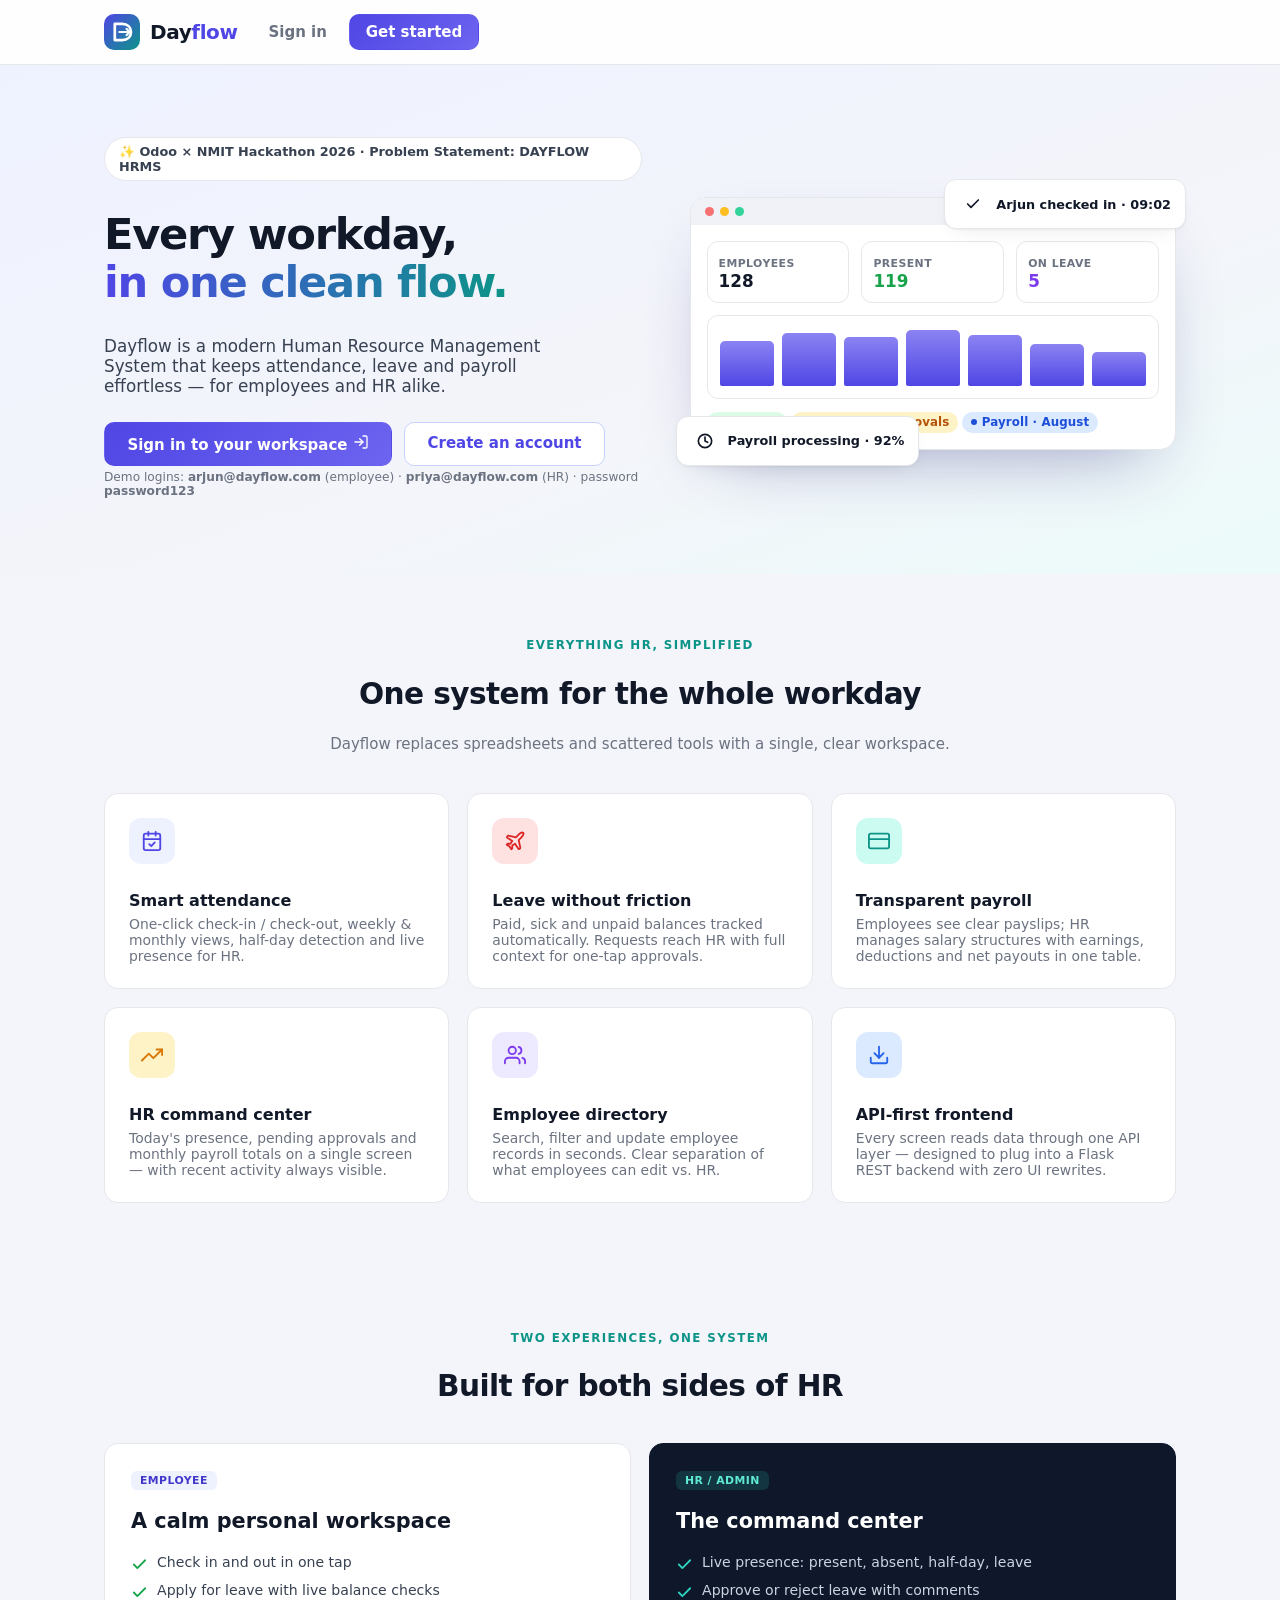
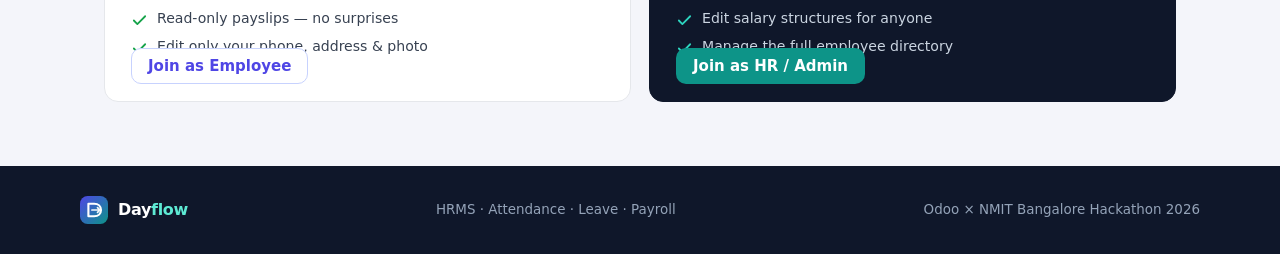
==== frontend/index.html @ b9ea079c "backend edit" ====
<!DOCTYPE html>
<html lang="en">
<head>
  <meta charset="UTF-8">
  <meta name="viewport" content="width=device-width, initial-scale=1">
  <title>Dayflow — HRMS for modern teams</title>
  <meta name="description" content="Dayflow is a clean, modern HRMS for attendance, leave management and payroll.">
  <link rel="icon" type="image/svg+xml" href="assets/logo.svg">
  <link rel="stylesheet" href="assets/vendor/bootstrap.min.css">
  <link rel="stylesheet" href="css/style.css">
</head>
<body>

<!-- navbar -->
<nav class="landing-nav">
  <div class="ln-inner">
    <a class="brand" href="index.html">
      <img src="assets/logo.svg" width="36" height="36" alt="Dayflow logo">
      <span class="brand-word">Day<span class="accent">flow</span></span>
    </a>
    <div class="ms-auto d-flex gap-2">
      <a href="login.html" class="btn btn-ghost">Sign in</a>
      <a href="signup.html" class="btn btn-dayflow">Get started</a>
    </div>
  </div>
</nav>

<!-- hero -->
<header class="hero">
  <div class="hero-inner">
    <div>
      <span class="chip mb-3" style="background:#fff">✨ Odoo × NMIT Hackathon 2026 · Problem Statement: DAYFLOW HRMS</span>
      <h1>Every workday,<br><span class="grad">in one clean flow.</span></h1>
      <p class="lead-x mt-3">Dayflow is a modern Human Resource Management System that keeps attendance, leave and payroll effortless — for employees and HR alike.</p>
      <div class="hero-cta">
        <a href="login.html" class="btn btn-dayflow">
          Sign in to your workspace
          <svg width="16" height="16" viewBox="0 0 24 24" fill="none" stroke="currentColor" stroke-width="2" stroke-linecap="round" stroke-linejoin="round"><path d="M15 3h4a2 2 0 0 1 2 2v14a2 2 0 0 1-2 2h-4"/><polyline points="10 17 15 12 10 7"/><line x1="15" y1="12" x2="3" y2="12"/></svg>
        </a>
        <a href="signup.html" class="btn btn-outline-dayflow">Create an account</a>
      </div>
      <p class="form-hint mt-3">Demo logins: <b>arjun@dayflow.com</b> (employee) · <b>priya@dayflow.com</b> (HR) · password <b>password123</b></p>
    </div>

    <!-- product mock (pure CSS) -->
    <div class="hero-mock">
      <div class="mock-chip-float float-1">
        <span class="a-icon i-green" style="width:28px;height:28px;flex:0 0 28px"><svg width="14" height="14" viewBox="0 0 24 24" fill="none" stroke="currentColor" stroke-width="2.5" stroke-linecap="round" stroke-linejoin="round"><polyline points="20 6 9 17 4 12"/></svg></span>
        Arjun checked in · 09:02
      </div>
      <div class="mock-chip-float float-2">
        <span class="a-icon i-amber" style="width:28px;height:28px;flex:0 0 28px"><svg width="14" height="14" viewBox="0 0 24 24" fill="none" stroke="currentColor" stroke-width="2.5" stroke-linecap="round" stroke-linejoin="round"><circle cx="12" cy="12" r="10"/><polyline points="12 6 12 12 16 14"/></svg></span>
        Payroll processing · 92%
      </div>
      <div class="mock-window">
        <div class="mock-titlebar"><i style="background:#f87171"></i><i style="background:#fbbf24"></i><i style="background:#34d399"></i></div>
        <div class="mock-body">
          <div class="mock-row">
            <div class="mock-stat"><span>Employees</span><b>128</b></div>
            <div class="mock-stat"><span>Present</span><b style="color:#16a34a">119</b></div>
            <div class="mock-stat"><span>On leave</span><b style="color:#7c3aed">5</b></div>
          </div>
          <div class="mock-bar-chart">
            <div style="height:78%"></div><div style="height:92%"></div><div style="height:85%"></div>
            <div style="height:97%"></div><div style="height:88%"></div><div style="height:74%"></div><div style="height:60%"></div>
          </div>
          <div class="d-flex gap-2 flex-wrap">
            <span class="badge-status s-present"><span class="dot"></span>Present</span>
            <span class="badge-status s-pending"><span class="dot"></span>2 pending approvals</span>
            <span class="badge-status s-processing"><span class="dot"></span>Payroll · August</span>
          </div>
        </div>
      </div>
    </div>
  </div>
</header>

<!-- features -->
<section class="section-x">
  <div class="section-head">
    <div class="kicker">Everything HR, simplified</div>
    <h2>One system for the whole workday</h2>
    <p>Dayflow replaces spreadsheets and scattered tools with a single, clear workspace.</p>
  </div>
  <div class="feature-grid">
    <div class="feature-card">
      <div class="f-icon" style="background:var(--df-primary-soft);color:var(--df-primary)">
        <svg width="22" height="22" viewBox="0 0 24 24" fill="none" stroke="currentColor" stroke-width="2" stroke-linecap="round" stroke-linejoin="round"><rect x="3" y="4" width="18" height="18" rx="2"/><line x1="16" y1="2" x2="16" y2="6"/><line x1="8" y1="2" x2="8" y2="6"/><line x1="3" y1="10" x2="21" y2="10"/><polyline points="9 15.5 11.2 17.7 15 13.5"/></svg>
      </div>
      <h5>Smart attendance</h5>
      <p>One-click check-in / check-out, weekly &amp; monthly views, half-day detection and live presence for HR.</p>
    </div>
    <div class="feature-card">
      <div class="f-icon" style="background:var(--df-red-soft);color:var(--df-red)">
        <svg width="22" height="22" viewBox="0 0 24 24" fill="none" stroke="currentColor" stroke-width="2" stroke-linecap="round" stroke-linejoin="round"><path d="M17.8 19.2 16 11l3.5-3.5C21 6 21.5 4 21 3c-1-.5-3 0-4.5 1.5L13 8 4.8 6.2c-.5-.1-.9.1-1.1.5l-.3.5c-.2.5-.1 1 .3 1.3L9 12l-2 3H4l-1 1 3 2 2 3 1-1v-3l3-2 3.5 5.3c.3.4.8.5 1.3.3l.5-.2c.4-.3.6-.7.5-1.2z"/></svg>
      </div>
      <h5>Leave without friction</h5>
      <p>Paid, sick and unpaid balances tracked automatically. Requests reach HR with full context for one-tap approvals.</p>
    </div>
    <div class="feature-card">
      <div class="f-icon" style="background:var(--df-teal-soft);color:var(--df-teal)">
        <svg width="22" height="22" viewBox="0 0 24 24" fill="none" stroke="currentColor" stroke-width="2" stroke-linecap="round" stroke-linejoin="round"><rect x="1" y="4" width="22" height="16" rx="2"/><line x1="1" y1="10" x2="23" y2="10"/></svg>
      </div>
      <h5>Transparent payroll</h5>
      <p>Employees see clear payslips; HR manages salary structures with earnings, deductions and net payouts in one table.</p>
    </div>
    <div class="feature-card">
      <div class="f-icon" style="background:var(--df-amber-soft);color:var(--df-amber)">
        <svg width="22" height="22" viewBox="0 0 24 24" fill="none" stroke="currentColor" stroke-width="2" stroke-linecap="round" stroke-linejoin="round"><polyline points="23 6 13.5 15.5 8.5 10.5 1 18"/><polyline points="17 6 23 6 23 12"/></svg>
      </div>
      <h5>HR command center</h5>
      <p>Today's presence, pending approvals and monthly payroll totals on a single screen — with recent activity always visible.</p>
    </div>
    <div class="feature-card">
      <div class="f-icon" style="background:var(--df-violet-soft);color:var(--df-violet)">
        <svg width="22" height="22" viewBox="0 0 24 24" fill="none" stroke="currentColor" stroke-width="2" stroke-linecap="round" stroke-linejoin="round"><path d="M17 21v-2a4 4 0 0 0-4-4H5a4 4 0 0 0-4 4v2"/><circle cx="9" cy="7" r="4"/><path d="M23 21v-2a4 4 0 0 0-3-3.87"/><path d="M16 3.13a4 4 0 0 1 0 7.75"/></svg>
      </div>
      <h5>Employee directory</h5>
      <p>Search, filter and update employee records in seconds. Clear separation of what employees can edit vs. HR.</p>
    </div>
    <div class="feature-card">
      <div class="f-icon" style="background:var(--df-blue-soft);color:var(--df-blue)">
        <svg width="22" height="22" viewBox="0 0 24 24" fill="none" stroke="currentColor" stroke-width="2" stroke-linecap="round" stroke-linejoin="round"><path d="M21 15v4a2 2 0 0 1-2 2H5a2 2 0 0 1-2-2v-4"/><polyline points="7 10 12 15 17 10"/><line x1="12" y1="15" x2="12" y2="3"/></svg>
      </div>
      <h5>API-first frontend</h5>
      <p>Every screen reads data through one API layer — designed to plug into a Flask REST backend with zero UI rewrites.</p>
    </div>
  </div>
</section>

<!-- roles -->
<section class="section-x pt-0">
  <div class="section-head">
    <div class="kicker">Two experiences, one system</div>
    <h2>Built for both sides of HR</h2>
  </div>
  <div class="role-grid">
    <div class="role-card">
      <span class="badge-role emp">EMPLOYEE</span>
      <h3 class="mt-2" style="font-size:1.3rem">A calm personal workspace</h3>
      <ul>
        <li><svg width="17" height="17" viewBox="0 0 24 24" fill="none" stroke="currentColor" stroke-width="2.5" stroke-linecap="round" stroke-linejoin="round"><polyline points="20 6 9 17 4 12"/></svg> Check in and out in one tap</li>
        <li><svg width="17" height="17" viewBox="0 0 24 24" fill="none" stroke="currentColor" stroke-width="2.5" stroke-linecap="round" stroke-linejoin="round"><polyline points="20 6 9 17 4 12"/></svg> Apply for leave with live balance checks</li>
        <li><svg width="17" height="17" viewBox="0 0 24 24" fill="none" stroke="currentColor" stroke-width="2.5" stroke-linecap="round" stroke-linejoin="round"><polyline points="20 6 9 17 4 12"/></svg> Read-only payslips — no surprises</li>
        <li><svg width="17" height="17" viewBox="0 0 24 24" fill="none" stroke="currentColor" stroke-width="2.5" stroke-linecap="round" stroke-linejoin="round"><polyline points="20 6 9 17 4 12"/></svg> Edit only your phone, address &amp; photo</li>
      </ul>
      <a href="signup.html" class="btn btn-outline-dayflow mt-3">Join as Employee</a>
    </div>
    <div class="role-card hr-card">
      <span class="badge-role hr" style="background:rgba(45,212,191,.15);color:#5eead4">HR / ADMIN</span>
      <h3 class="mt-2" style="font-size:1.3rem">The command center</h3>
      <ul>
        <li><svg width="17" height="17" viewBox="0 0 24 24" fill="none" stroke="currentColor" stroke-width="2.5" stroke-linecap="round" stroke-linejoin="round"><polyline points="20 6 9 17 4 12"/></svg> Live presence: present, absent, half-day, leave</li>
        <li><svg width="17" height="17" viewBox="0 0 24 24" fill="none" stroke="currentColor" stroke-width="2.5" stroke-linecap="round" stroke-linejoin="round"><polyline points="20 6 9 17 4 12"/></svg> Approve or reject leave with comments</li>
        <li><svg width="17" height="17" viewBox="0 0 24 24" fill="none" stroke="currentColor" stroke-width="2.5" stroke-linecap="round" stroke-linejoin="round"><polyline points="20 6 9 17 4 12"/></svg> Edit salary structures for anyone</li>
        <li><svg width="17" height="17" viewBox="0 0 24 24" fill="none" stroke="currentColor" stroke-width="2.5" stroke-linecap="round" stroke-linejoin="round"><polyline points="20 6 9 17 4 12"/></svg> Manage the full employee directory</li>
      </ul>
      <a href="signup.html" class="btn btn-teal mt-3">Join as HR / Admin</a>
    </div>
  </div>
</section>

<!-- footer -->
<footer class="landing-footer">
  <div class="lf-inner">
    <a class="brand" href="index.html">
      <img src="assets/logo.svg" width="28" height="28" alt="">
      <span class="brand-word" style="color:#fff;font-size:1rem">Day<span style="color:#5eead4">flow</span></span>
    </a>
    <span>HRMS · Attendance · Leave · Payroll</span>
    <span>Odoo × NMIT Bangalore Hackathon 2026</span>
  </div>
</footer>

<script src="js/app.js"></script>
<script src="js/api.js"></script>
<script>
  // landing page: signed-in users skip straight to their dashboard
  document.addEventListener('DOMContentLoaded', () => {
    const s = getSession();
    if (s) document.querySelectorAll('a[href="login.html"]').forEach(a => {
      a.href = s.role === 'hr' ? 'hr-dashboard.html' : 'employee-dashboard.html';
      a.textContent = a.classList.contains('btn-dayflow') ? 'Open your dashboard' : 'Go to dashboard';
    });
  });
</script>
</body>
</html>
---- frontend/css/style.css ----
/* =========================================================
   DAYFLOW – HRMS Frontend Stylesheet
   Bootstrap 5 (vendored) + custom Dayflow design system
   ========================================================= */

:root {
  --df-primary: #4f46e5;
  --df-primary-dark: #4338ca;
  --df-primary-soft: #eef2ff;
  --df-teal: #0d9488;
  --df-teal-soft: #ccfbf1;
  --df-ink: #111827;
  --df-ink-2: #374151;
  --df-muted: #6b7280;
  --df-line: #e5e7eb;
  --df-bg: #f4f5fa;
  --df-card: #ffffff;
  --df-green: #16a34a;
  --df-green-soft: #dcfce7;
  --df-red: #dc2626;
  --df-red-soft: #fee2e2;
  --df-amber: #d97706;
  --df-amber-soft: #fef3c7;
  --df-violet: #7c3aed;
  --df-violet-soft: #ede9fe;
  --df-blue: #2563eb;
  --df-blue-soft: #dbeafe;
  --df-gray-soft: #f3f4f6;
  --df-radius: 14px;
  --df-shadow: 0 1px 2px rgba(17, 24, 39, .05), 0 8px 24px -12px rgba(17, 24, 39, .12);
  --sidebar-w: 248px;
}

/* ---------- base ---------- */
* { box-sizing: border-box; }
html, body { height: 100%; }
body {
  font-family: "Segoe UI", system-ui, -apple-system, "Helvetica Neue", Arial, sans-serif;
  background: var(--df-bg);
  color: var(--df-ink);
  font-size: 15px;
  margin: 0;
}
a { text-decoration: none; color: var(--df-primary); }
h1, h2, h3, h4, h5 { font-weight: 700; color: var(--df-ink); }
.text-muted-2 { color: var(--df-muted) !important; }
.small-2 { font-size: .82rem; }
.fw-7 { font-weight: 700; }
.nowrap { white-space: nowrap; }

/* ---------- brand ---------- */
.brand { display: inline-flex; align-items: center; gap: 10px; }
.brand-mark { width: 36px; height: 36px; flex: 0 0 36px; }
.brand-word { font-size: 1.25rem; font-weight: 800; letter-spacing: -.02em; color: var(--df-ink); margin: 0; }
.brand-word .accent { color: var(--df-primary); }

/* ---------- buttons ---------- */
.btn { border-radius: 10px; font-weight: 600; padding: .5rem 1rem; border: 1px solid transparent; transition: all .15s ease; }
.btn:focus-visible { box-shadow: 0 0 0 3px rgba(79, 70, 229, .25); }
.btn-dayflow {
  background: linear-gradient(135deg, var(--df-primary), #6d64f0);
  color: #fff;
}
.btn-dayflow:hover { background: linear-gradient(135deg, var(--df-primary-dark), var(--df-primary)); color: #fff; transform: translateY(-1px); }
.btn-dayflow:disabled { background: linear-gradient(135deg, #a5a1e8, #b6b2ee); color: #fff; }
.btn-outline-dayflow { background: #fff; color: var(--df-primary); border-color: #c7d2fe; }
.btn-outline-dayflow:hover { background: var(--df-primary-soft); color: var(--df-primary-dark); border-color: var(--df-primary); }
.btn-soft { background: var(--df-primary-soft); color: var(--df-primary-dark); }
.btn-soft:hover { background: #e0e7ff; color: var(--df-primary-dark); }
.btn-success-soft { background: var(--df-green-soft); color: #15803d; }
.btn-success-soft:hover { background: #bbf7d0; color: #14532d; }
.btn-danger-soft { background: var(--df-red-soft); color: #b91c1c; }
.btn-danger-soft:hover { background: #fecaca; color: #7f1d1d; }
.btn-teal { background: var(--df-teal); color: #fff; }
.btn-teal:hover { background: #0f766e; color: #fff; }
.btn-ghost { background: transparent; color: var(--df-muted); }
.btn-ghost:hover { background: var(--df-gray-soft); color: var(--df-ink); }
.btn-sm { padding: .3rem .65rem; font-size: .82rem; border-radius: 8px; }
.btn .spin { width: 14px; height: 14px; border: 2px solid rgba(255,255,255,.4); border-top-color: #fff; border-radius: 50%; display: inline-block; vertical-align: -2px; animation: df-spin .7s linear infinite; margin-right: 4px; }
@keyframes df-spin { to { transform: rotate(360deg); } }

/* ---------- cards ---------- */
.df-card { background: var(--df-card); border: 1px solid var(--df-line); border-radius: var(--df-radius); box-shadow: var(--df-shadow); }
.df-card .card-head { display: flex; align-items: center; justify-content: space-between; gap: 12px; padding: 16px 20px 0 20px; }
.df-card .card-title { font-size: 1rem; font-weight: 700; margin: 0; display: flex; align-items: center; gap: 8px; }
.df-card .card-title svg { color: var(--df-primary); }
.df-card .card-body-p { padding: 16px 20px 20px; }

.stat-card { display: flex; gap: 14px; align-items: center; padding: 18px; }
.stat-icon { width: 48px; height: 48px; border-radius: 12px; display: grid; place-items: center; flex: 0 0 48px; }
.stat-icon svg { width: 22px; height: 22px; }
.stat-icon.i-indigo { background: var(--df-primary-soft); color: var(--df-primary); }
.stat-icon.i-green { background: var(--df-green-soft); color: var(--df-green); }
.stat-icon.i-red { background: var(--df-red-soft); color: var(--df-red); }
.stat-icon.i-amber { background: var(--df-amber-soft); color: var(--df-amber); }
.stat-icon.i-teal { background: var(--df-teal-soft); color: var(--df-teal); }
.stat-icon.i-blue { background: var(--df-blue-soft); color: var(--df-blue); }
.stat-value { font-size: 1.45rem; font-weight: 800; line-height: 1.15; }
.stat-label { font-size: .8rem; color: var(--df-muted); font-weight: 600; }
.stat-sub { font-size: .78rem; color: var(--df-muted); }
.stat-link { color: var(--df-primary); font-size: .78rem; font-weight: 600; }

/* ---------- status badges ---------- */
.badge-status { display: inline-flex; align-items: center; gap: 5px; padding: .28em .7em; border-radius: 999px; font-size: .74rem; font-weight: 700; letter-spacing: .01em; }
.badge-status .dot { width: 6px; height: 6px; border-radius: 50%; background: currentColor; }
.s-present    { background: var(--df-green-soft);  color: #15803d; }
.s-absent     { background: var(--df-red-soft);    color: #b91c1c; }
.s-half-day   { background: var(--df-amber-soft);  color: #b45309; }
.s-leave      { background: var(--df-violet-soft); color: #6d28d9; }
.s-weekoff    { background: var(--df-gray-soft);   color: #4b5563; }
.s-not-marked { background: var(--df-gray-soft);   color: #6b7280; }
.s-pending    { background: var(--df-amber-soft);  color: #b45309; }
.s-approved   { background: var(--df-green-soft);  color: #15803d; }
.s-rejected   { background: var(--df-red-soft);    color: #b91c1c; }
.s-paid       { background: var(--df-green-soft);  color: #15803d; }
.s-processing { background: var(--df-blue-soft);   color: #1d4ed8; }
.t-paid   { background: var(--df-blue-soft);   color: #1d4ed8; }
.t-sick   { background: var(--df-red-soft);    color: #b91c1c; }
.t-unpaid { background: var(--df-gray-soft);   color: #4b5563; }

/* ---------- avatars ---------- */
.avatar { width: 38px; height: 38px; border-radius: 50%; display: inline-grid; place-items: center; color: #fff; font-weight: 700; font-size: .85rem; flex: 0 0 38px; background: var(--df-primary); overflow: hidden; }
.avatar img { width: 100%; height: 100%; object-fit: cover; }
.avatar-lg { width: 84px; height: 84px; font-size: 1.6rem; flex-basis: 84px; }
.avatar-sm { width: 30px; height: 30px; font-size: .7rem; flex-basis: 30px; }

/* ---------- tables ---------- */
.table.df-table { margin: 0; align-items: center; }
.df-table thead th {
  font-size: .72rem; text-transform: uppercase; letter-spacing: .06em; color: var(--df-muted);
  font-weight: 700; border-bottom: 1px solid var(--df-line); padding: 10px 14px; white-space: nowrap;
}
.df-table tbody td { padding: 12px 14px; border-bottom: 1px solid #f0f1f5; vertical-align: middle; }
.df-table tbody tr:last-child td { border-bottom: 0; }
.df-table tbody tr:hover { background: #fafaff; }
.cell-user { display: flex; align-items: center; gap: 10px; }
.cell-user .cu-name { font-weight: 600; color: var(--df-ink); line-height: 1.2; }
.cell-user .cu-sub { font-size: .76rem; color: var(--df-muted); }

.table-wrap { overflow-x: auto; border-radius: 0 0 var(--df-radius) var(--df-radius); }

/* ---------- empty / loading states ---------- */
.empty-state { text-align: center; padding: 44px 20px; color: var(--df-muted); }
.empty-state svg { width: 40px; height: 40px; opacity: .45; margin-bottom: 10px; }
.empty-state .es-title { font-weight: 700; color: var(--df-ink-2); margin-bottom: 4px; }
.empty-state p { font-size: .85rem; margin: 0; }

.skeleton { position: relative; overflow: hidden; background: #e9eaf1; border-radius: 6px; display: block; }
.skeleton::after { content: ""; position: absolute; inset: 0; transform: translateX(-100%); background: linear-gradient(90deg, transparent, rgba(255,255,255,.65), transparent); animation: shimmer 1.3s infinite; }
@keyframes shimmer { 100% { transform: translateX(100%); } }
.sk-line { height: 13px; margin: 8px 0; }
.sk-line.w-60 { width: 60%; } .sk-line.w-40 { width: 40%; } .sk-line.w-80 { width: 80%; }
.sk-circle { width: 48px; height: 48px; border-radius: 50%; }
.sk-block { height: 120px; border-radius: var(--df-radius); }

.loading-veil { position: relative; pointer-events: none; opacity: .55; transition: opacity .2s; }

/* ---------- toasts ---------- */
.toast-stack { position: fixed; top: 18px; right: 18px; z-index: 3000; display: flex; flex-direction: column; gap: 10px; max-width: 360px; }
.df-toast { background: #fff; border: 1px solid var(--df-line); border-left: 4px solid var(--df-primary); border-radius: 10px; box-shadow: var(--df-shadow); padding: 12px 16px; display: flex; gap: 10px; align-items: flex-start; animation: toast-in .25s ease; font-size: .88rem; }
.df-toast strong { display: block; font-size: .85rem; }
.df-toast span { color: var(--df-muted); font-size: .8rem; }
.df-toast.success { border-left-color: var(--df-green); }
.df-toast.error { border-left-color: var(--df-red); }
.df-toast.info { border-left-color: var(--df-blue); }
.df-toast .t-close { margin-left: auto; background: none; border: 0; color: var(--df-muted); cursor: pointer; padding: 0 2px; }
@keyframes toast-in { from { opacity: 0; transform: translateY(-6px); } to { opacity: 1; transform: none; } }

/* ---------- modal ---------- */
.df-modal-backdrop { position: fixed; inset: 0; background: rgba(17, 24, 39, .5); z-index: 2000; display: grid; place-items: center; padding: 18px; animation: fade-in .18s ease; }
.df-modal { background: #fff; border-radius: var(--df-radius); width: 100%; max-width: 520px; max-height: 92vh; overflow: auto; box-shadow: 0 24px 64px -16px rgba(17,24,39,.4); animation: pop-in .2s ease; }
.df-modal.modal-lg { max-width: 680px; }
@keyframes fade-in { from { opacity: 0; } }
@keyframes pop-in { from { opacity: 0; transform: scale(.96) translateY(8px); } }
.df-modal .modal-head { padding: 18px 22px 0; display: flex; justify-content: space-between; align-items: center; }
.df-modal .modal-head h5 { margin: 0; font-size: 1.05rem; }
.df-modal .modal-body { padding: 14px 22px 22px; }
.df-modal .modal-foot { padding: 0 22px 20px; display: flex; justify-content: flex-end; gap: 10px; }
.modal-x { background: var(--df-gray-soft); border: 0; width: 30px; height: 30px; border-radius: 8px; color: var(--df-muted); cursor: pointer; }
.modal-x:hover { background: var(--df-red-soft); color: var(--df-red); }

/* ---------- app shell (sidebar + topbar) ---------- */
.df-shell { display: flex; min-height: 100vh; }
.df-sidebar {
  width: var(--sidebar-w); flex: 0 0 var(--sidebar-w); background: #fff; border-right: 1px solid var(--df-line);
  display: flex; flex-direction: column; position: sticky; top: 0; height: 100vh; z-index: 1030;
}
.df-sidebar .side-brand { padding: 18px 18px 14px; display: flex; align-items: center; gap: 10px; }
.side-nav { flex: 1; overflow-y: auto; padding: 4px 12px 12px; }
.side-group-label { font-size: .68rem; font-weight: 700; text-transform: uppercase; letter-spacing: .09em; color: var(--df-muted); padding: 14px 10px 6px; }
.side-link { display: flex; align-items: center; gap: 11px; padding: 10px 12px; border-radius: 10px; color: var(--df-ink-2); font-weight: 600; font-size: .9rem; margin-bottom: 2px; transition: all .12s; }
.side-link svg { width: 18px; height: 18px; color: var(--df-muted); flex: 0 0 18px; }
.side-link:hover { background: var(--df-primary-soft); color: var(--df-primary-dark); }
.side-link:hover svg { color: var(--df-primary); }
.side-link.active { background: var(--df-primary); color: #fff; box-shadow: 0 6px 16px -6px rgba(79,70,229,.55); }
.side-link.active svg { color: #fff; }
.side-foot { padding: 12px; border-top: 1px solid var(--df-line); }
.side-user { display: flex; align-items: center; gap: 10px; padding: 8px; border-radius: 10px; }
.side-user .su-name { font-weight: 700; font-size: .85rem; line-height: 1.2; color: var(--df-ink); }
.side-user .su-role { font-size: .72rem; color: var(--df-muted); }

/* HR variant: dark sidebar, teal accents */
.df-shell.shell-hr .df-sidebar { background: #0f172a; border-right-color: #1e293b; }
.df-shell.shell-hr .brand-word { color: #fff; }
.df-shell.shell-hr .side-group-label { color: #94a3b8; }
.df-shell.shell-hr .side-link { color: #cbd5e1; }
.df-shell.shell-hr .side-link svg { color: #64748b; }
.df-shell.shell-hr .side-link:hover { background: rgba(45, 212, 191, .12); color: #5eead4; }
.df-shell.shell-hr .side-link:hover svg { color: #2dd4bf; }
.df-shell.shell-hr .side-link.active { background: var(--df-teal); color: #fff; box-shadow: 0 6px 16px -6px rgba(13,148,136,.6); }
.df-shell.shell-hr .side-link.active svg { color: #fff; }
.df-shell.shell-hr .side-foot { border-top-color: #1e293b; }
.df-shell.shell-hr .side-user .su-name { color: #f1f5f9; }
.df-shell.shell-hr .side-user .su-role { color: #94a3b8; }

.df-main { flex: 1; min-width: 0; display: flex; flex-direction: column; }
.df-topbar {
  background: #fff; border-bottom: 1px solid var(--df-line); padding: 12px 26px;
  display: flex; align-items: center; gap: 16px; position: sticky; top: 0; z-index: 1020;
}
.topbar-title { font-size: 1.05rem; font-weight: 800; margin: 0; }
.topbar-sub { font-size: .76rem; color: var(--df-muted); }
.hamburger { display: none; background: none; border: 0; color: var(--df-ink); cursor: pointer; padding: 4px; }
.topbar-right { margin-left: auto; display: flex; align-items: center; gap: 10px; }
.topbar-date { font-size: .78rem; color: var(--df-muted); font-weight: 600; background: var(--df-gray-soft); padding: 6px 12px; border-radius: 999px; }
.icon-btn { position: relative; background: #fff; border: 1px solid var(--df-line); width: 38px; height: 38px; border-radius: 10px; display: grid; place-items: center; color: var(--df-ink-2); cursor: pointer; }
.icon-btn:hover { background: var(--df-primary-soft); color: var(--df-primary); border-color: #c7d2fe; }
.icon-btn .n-dot { position: absolute; top: -4px; right: -4px; background: var(--df-red); color: #fff; font-size: .62rem; font-weight: 700; min-width: 16px; height: 16px; border-radius: 999px; display: grid; place-items: center; padding: 0 3px; }
.notif-panel { position: absolute; top: 48px; right: 0; width: 320px; background: #fff; border: 1px solid var(--df-line); border-radius: 12px; box-shadow: var(--df-shadow); z-index: 1040; overflow: hidden; }
.notif-panel .np-head { padding: 12px 16px; font-weight: 700; font-size: .88rem; border-bottom: 1px solid var(--df-line); }
.notif-item { display: flex; gap: 10px; padding: 11px 16px; border-bottom: 1px solid #f3f4f6; font-size: .82rem; }
.notif-item:last-child { border-bottom: 0; }
.notif-item .ni-time { font-size: .7rem; color: var(--df-muted); }
.df-content { padding: 26px; max-width: 1200px; width: 100%; margin: 0 auto; }
.page-head { display: flex; align-items: flex-end; justify-content: space-between; gap: 14px; flex-wrap: wrap; margin-bottom: 20px; }
.page-head h1 { font-size: 1.45rem; margin: 0; }
.page-head .ph-sub { color: var(--df-muted); font-size: .88rem; margin: 2px 0 0; }
.sidebar-backdrop { display: none; }

/* ---------- filter bar / tabs / chips ---------- */
.filter-bar { display: flex; gap: 10px; flex-wrap: wrap; align-items: center; margin-bottom: 16px; }
.filter-bar .search-box { position: relative; flex: 1; min-width: 200px; max-width: 340px; }
.search-box svg { position: absolute; left: 12px; top: 50%; transform: translateY(-50%); color: var(--df-muted); }
.search-box input { padding-left: 38px; }
.form-control, .form-select { border-radius: 10px; border-color: var(--df-line); font-size: .9rem; }
.form-control:focus, .form-select:focus { border-color: #a5b4fc; box-shadow: 0 0 0 3px rgba(79,70,229,.12); }
.form-label { font-weight: 600; font-size: .84rem; color: var(--df-ink-2); }
.form-hint { font-size: .76rem; color: var(--df-muted); margin-top: 4px; }

.tabbar { display: inline-flex; background: #e9eaf2; border-radius: 11px; padding: 4px; gap: 2px; }
.tab-link { border: 0; background: transparent; padding: 7px 16px; border-radius: 8px; font-weight: 700; font-size: .84rem; color: var(--df-muted); cursor: pointer; transition: all .15s; }
.tab-link.active { background: #fff; color: var(--df-primary); box-shadow: 0 1px 4px rgba(17,24,39,.12); }

.chip-row { display: flex; gap: 8px; flex-wrap: wrap; }
.chip { display: inline-flex; align-items: center; gap: 7px; background: #fff; border: 1px solid var(--df-line); border-radius: 999px; padding: 6px 14px; font-size: .8rem; font-weight: 600; color: var(--df-ink-2); }
.chip .chip-num { font-weight: 800; }

/* ---------- key/value fields (profile) ---------- */
.kv-grid { display: grid; grid-template-columns: repeat(auto-fill, minmax(230px, 1fr)); gap: 14px; }
.kv { border: 1px solid var(--df-line); border-radius: 12px; padding: 12px 14px; background: #fff; }
.kv .kv-label { font-size: .72rem; text-transform: uppercase; letter-spacing: .05em; color: var(--df-muted); font-weight: 700; display: flex; align-items: center; gap: 6px; margin-bottom: 4px; }
.kv .kv-label svg { width: 13px; height: 13px; }
.kv .kv-value { font-weight: 600; color: var(--df-ink); font-size: .92rem; }
.kv.ro { background: #fafafa; }
.kv.ro .kv-value { color: var(--df-ink-2); }
.kv.editable { border-color: #c7d2fe; background: #fff; }
.edit-tag { font-size: .64rem; font-weight: 800; letter-spacing: .05em; border-radius: 5px; padding: 2px 7px; }
.edit-tag.can { background: var(--df-primary-soft); color: var(--df-primary); }
.edit-tag.lock { background: var(--df-gray-soft); color: var(--df-muted); }

/* ---------- attendance today hero ---------- */
.today-hero { display: flex; flex-wrap: wrap; gap: 22px; align-items: center; padding: 22px; }
.today-hero .th-main { flex: 1; min-width: 220px; }
.today-hero .th-times { display: flex; gap: 26px; flex-wrap: wrap; margin-top: 12px; }
.th-time .tt-label { font-size: .72rem; text-transform: uppercase; letter-spacing: .06em; color: var(--df-muted); font-weight: 700; }
.th-time .tt-value { font-size: 1.3rem; font-weight: 800; font-variant-numeric: tabular-nums; }
.today-hero .th-actions { display: flex; flex-direction: column; gap: 10px; }
.btn-checkin { padding: .8rem 1.6rem; font-size: .95rem; }

/* ---------- weekly mini-cells (HR weekly grid) ---------- */
.mini-cell { display: inline-grid; place-items: center; width: 30px; height: 30px; border-radius: 9px; font-size: .68rem; font-weight: 800; }
.mc-present { background: var(--df-green-soft); color: #15803d; }
.mc-absent { background: var(--df-red-soft); color: #b91c1c; }
.mc-half-day { background: var(--df-amber-soft); color: #b45309; }
.mc-leave { background: var(--df-violet-soft); color: #6d28d9; }
.mc-weekoff { background: #f3f4f6; color: #9ca3af; }
.mc-not-marked { background: #f3f4f6; color: #9ca3af; }

/* ---------- donut & bars ---------- */
.donut-wrap { display: flex; align-items: center; gap: 22px; }
.donut { width: 132px; height: 132px; border-radius: 50%; position: relative; flex: 0 0 132px; }
.donut::after { content: attr(data-center); position: absolute; inset: 14px; background: #fff; border-radius: 50%; display: grid; place-items: center; font-weight: 800; font-size: .95rem; color: var(--df-ink); text-align: center; }
.donut-legend { display: grid; gap: 8px; }
.donut-legend .dl-row { display: flex; align-items: center; gap: 8px; font-size: .82rem; color: var(--df-ink-2); font-weight: 600; }
.dl-swatch { width: 10px; height: 10px; border-radius: 3px; }
.bars { display: flex; align-items: flex-end; gap: 10px; height: 120px; padding-top: 6px; }
.bar-col { flex: 1; display: flex; flex-direction: column; align-items: center; gap: 6px; height: 100%; justify-content: flex-end; }
.bar-visual { width: 100%; max-width: 38px; background: linear-gradient(180deg, #6d64f0, var(--df-primary)); border-radius: 7px 7px 3px 3px; min-height: 4px; }
.bar-col .bar-label { font-size: .68rem; color: var(--df-muted); font-weight: 700; }
.bar-col .bar-val { font-size: .7rem; font-weight: 700; color: var(--df-ink-2); }

/* ---------- activity feed ---------- */
.activity-list { display: flex; flex-direction: column; }
.activity-item { display: flex; gap: 12px; padding: 12px 20px; border-bottom: 1px solid #f3f4f6; font-size: .86rem; }
.activity-item:last-child { border-bottom: 0; }
.a-icon { width: 34px; height: 34px; border-radius: 10px; display: grid; place-items: center; flex: 0 0 34px; }
.a-icon svg { width: 16px; height: 16px; }
.a-text b { font-weight: 700; }
.a-time { display: block; font-size: .72rem; color: var(--df-muted); margin-top: 2px; }

/* ---------- leave request card (HR) ---------- */
.leave-req { border: 1px solid var(--df-line); border-radius: 12px; padding: 16px 18px; margin-bottom: 12px; background: #fff; }
.leave-req .lr-head { display: flex; align-items: center; gap: 12px; flex-wrap: wrap; }
.leave-req .lr-meta { font-size: .84rem; color: var(--df-ink-2); display: flex; gap: 16px; flex-wrap: wrap; margin: 10px 0; }
.leave-req .lr-remarks { background: var(--df-gray-soft); border-radius: 9px; padding: 9px 12px; font-size: .83rem; color: var(--df-ink-2); }
.leave-req .lr-actions { display: flex; gap: 8px; margin-top: 12px; flex-wrap: wrap; }
.lr-days { background: var(--df-primary-soft); color: var(--df-primary-dark); font-weight: 800; border-radius: 9px; padding: 6px 12px; font-size: .8rem; }

/* ---------- payslip ---------- */
.payslip { font-size: .9rem; }
.payslip .ps-head { text-align: center; border-bottom: 2px solid var(--df-ink); padding-bottom: 12px; margin-bottom: 14px; }
.payslip table { width: 100%; }
.payslip td { padding: 6px 4px; }
.payslip .ps-net { border-top: 2px solid var(--df-ink); margin-top: 8px; padding-top: 10px; font-weight: 800; }
.readonly-note { display: flex; gap: 10px; align-items: center; background: var(--df-blue-soft); color: #1e40af; border-radius: 10px; padding: 10px 14px; font-size: .82rem; font-weight: 600; }

/* ---------- auth pages ---------- */
.auth-wrap { display: grid; grid-template-columns: 1fr 1fr; min-height: 100vh; }
.auth-brand {
  background: linear-gradient(150deg, #312e81 0%, #4f46e5 55%, #7c6ff0 100%);
  color: #fff; padding: 48px 52px; display: flex; flex-direction: column; position: relative; overflow: hidden;
}
.auth-brand::after { content: ""; position: absolute; width: 420px; height: 420px; border-radius: 50%; background: rgba(255,255,255,.07); bottom: -160px; right: -140px; }
.auth-brand::before { content: ""; position: absolute; width: 260px; height: 260px; border-radius: 50%; background: rgba(255,255,255,.06); top: -90px; left: -80px; }
.auth-brand h2 { color: #fff; font-size: 1.7rem; margin: 26px 0 10px; }
.auth-brand p { color: #d9ddfb; max-width: 420px; }
.auth-brand .ab-points { margin-top: auto; display: grid; gap: 12px; position: relative; z-index: 1; }
.ab-point { display: flex; gap: 10px; align-items: center; color: #e7eaff; font-size: .9rem; }
.ab-point svg { color: #5eead4; flex: 0 0 18px; }
.auth-form-side { display: grid; place-items: center; padding: 40px 22px; background: var(--df-bg); }
.auth-card { width: 100%; max-width: 420px; }
.auth-card .df-card { padding: 30px; }
.auth-card h1 { font-size: 1.4rem; margin-bottom: 4px; }
.demo-creds { background: var(--df-gray-soft); border: 1px dashed #d1d5db; border-radius: 10px; padding: 12px 14px; font-size: .8rem; color: var(--df-ink-2); }
.demo-creds code { background: #fff; padding: 1px 7px; border-radius: 6px; border: 1px solid var(--df-line); font-size: .76rem; }
.demo-fill-btn { border: 0; background: #fff; border: 1px solid var(--df-line); border-radius: 7px; padding: 3px 10px; font-size: .72rem; font-weight: 700; color: var(--df-primary); cursor: pointer; }
.demo-fill-btn:hover { background: var(--df-primary-soft); }
.password-row { position: relative; }
.password-row .pw-toggle { position: absolute; right: 10px; top: 50%; transform: translateY(-50%); background: none; border: 0; color: var(--df-muted); cursor: pointer; padding: 2px; }
.alert.df-alert { border-radius: 10px; font-size: .85rem; border: none; }
.alert.df-error { background: var(--df-red-soft); color: #991b1b; }
.alert.df-success { background: var(--df-green-soft); color: #166534; }

/* ---------- landing page ---------- */
.landing-nav { position: sticky; top: 0; z-index: 1050; background: rgba(255,255,255,.9); backdrop-filter: blur(10px); border-bottom: 1px solid var(--df-line); }
.landing-nav .ln-inner { max-width: 1120px; margin: 0 auto; padding: 14px 24px; display: flex; align-items: center; gap: 14px; }
.hero { background: linear-gradient(160deg, #eef2ff 0%, #f4f5fa 60%, #e6fffa 130%); overflow: hidden; }
.hero-inner { max-width: 1120px; margin: 0 auto; padding: 72px 24px 64px; display: grid; grid-template-columns: 1.05fr .95fr; gap: 48px; align-items: center; }
.hero h1 { font-size: 2.7rem; letter-spacing: -.03em; line-height: 1.12; }
.hero h1 .grad { background: linear-gradient(90deg, var(--df-primary), var(--df-teal)); -webkit-background-clip: text; background-clip: text; color: transparent; }
.hero .lead-x { color: var(--df-ink-2); font-size: 1.05rem; max-width: 480px; }
.hero-cta { display: flex; gap: 12px; margin-top: 26px; flex-wrap: wrap; }
.hero-cta .btn { padding: .7rem 1.4rem; }
.hero-mock { position: relative; }
.mock-window { background: #fff; border: 1px solid var(--df-line); border-radius: 16px; box-shadow: 0 30px 70px -30px rgba(49,46,129,.45); overflow: hidden; }
.mock-titlebar { background: #f1f2f8; padding: 9px 14px; display: flex; gap: 6px; align-items: center; }
.mock-titlebar i { width: 9px; height: 9px; border-radius: 50%; display: block; }
.mock-body { padding: 16px; display: grid; gap: 12px; }
.mock-row { display: grid; grid-template-columns: repeat(3, 1fr); gap: 12px; }
.mock-stat { border: 1px solid var(--df-line); border-radius: 11px; padding: 11px; }
.mock-stat b { display: block; font-size: 1.05rem; }
.mock-stat span { font-size: .68rem; color: var(--df-muted); font-weight: 700; text-transform: uppercase; letter-spacing: .04em; }
.mock-bar-chart { display: flex; align-items: flex-end; gap: 8px; height: 84px; border: 1px solid var(--df-line); border-radius: 11px; padding: 12px; }
.mock-bar-chart div { flex: 1; border-radius: 5px 5px 2px 2px; background: linear-gradient(180deg, #8b83f2, var(--df-primary)); }
.mock-chip-float { position: absolute; background: #fff; border: 1px solid var(--df-line); box-shadow: var(--df-shadow); border-radius: 12px; padding: 10px 14px; display: flex; gap: 9px; align-items: center; font-size: .8rem; font-weight: 700; }
.float-1 { top: -18px; right: -10px; animation: floaty 4s ease-in-out infinite; }
.float-2 { bottom: -16px; left: -14px; animation: floaty 5s ease-in-out infinite reverse; }
@keyframes floaty { 0%,100% { transform: translateY(0); } 50% { transform: translateY(-8px); } }
.section-x { max-width: 1120px; margin: 0 auto; padding: 64px 24px; }
.section-head { text-align: center; max-width: 620px; margin: 0 auto 40px; }
.section-head .kicker { color: var(--df-teal); font-weight: 800; text-transform: uppercase; letter-spacing: .12em; font-size: .74rem; }
.section-head h2 { font-size: 1.85rem; letter-spacing: -.02em; }
.section-head p { color: var(--df-muted); }
.feature-grid { display: grid; grid-template-columns: repeat(3, 1fr); gap: 18px; }
.feature-card { padding: 24px; border-radius: var(--df-radius); border: 1px solid var(--df-line); background: #fff; transition: all .18s; }
.feature-card:hover { transform: translateY(-4px); box-shadow: var(--df-shadow); border-color: #c7d2fe; }
.feature-card .f-icon { width: 46px; height: 46px; border-radius: 12px; display: grid; place-items: center; margin-bottom: 14px; }
.feature-card h5 { font-size: 1rem; margin-bottom: 6px; }
.feature-card p { color: var(--df-muted); font-size: .87rem; margin: 0; }
.role-grid { display: grid; grid-template-columns: 1fr 1fr; gap: 18px; }
.role-card { padding: 26px; border-radius: var(--df-radius); border: 1px solid var(--df-line); background: #fff; }
.role-card.hr-card { background: #0f172a; border-color: #0f172a; color: #e2e8f0; }
.role-card.hr-card h5, .role-card.hr-card h3 { color: #fff; }
.role-card ul { list-style: none; padding: 0; margin: 16px 0 0; display: grid; gap: 9px; }
.role-card li { display: flex; gap: 9px; align-items: flex-start; font-size: .88rem; color: var(--df-ink-2); }
.role-card.hr-card li { color: #cbd5e1; }
.role-card li svg { flex: 0 0 17px; margin-top: 2px; color: var(--df-green); }
.role-card.hr-card li svg { color: #2dd4bf; }
.landing-footer { background: #0f172a; color: #94a3b8; padding: 30px 24px; }
.landing-footer .lf-inner { max-width: 1120px; margin: 0 auto; display: flex; justify-content: space-between; gap: 14px; flex-wrap: wrap; align-items: center; font-size: .84rem; }
.badge-role { font-size: .68rem; font-weight: 800; padding: 3px 9px; border-radius: 6px; letter-spacing: .04em; }
.badge-role.emp { background: var(--df-primary-soft); color: var(--df-primary-dark); }
.badge-role.hr { background: var(--df-teal-soft); color: #0f766e; }

/* ---------- responsive ---------- */
@media (max-width: 991.98px) {
  .df-sidebar { position: fixed; left: 0; top: 0; transform: translateX(-105%); transition: transform .22s ease; box-shadow: 0 0 60px rgba(17,24,39,.25); }
  .df-sidebar.open { transform: none; }
  .sidebar-backdrop { display: none; position: fixed; inset: 0; background: rgba(17,24,39,.45); z-index: 1029; }
  .sidebar-backdrop.show { display: block; }
  .hamburger { display: block; }
  .topbar-date { display: none; }
  .df-content { padding: 18px 14px; }
  .auth-wrap { grid-template-columns: 1fr; }
  .auth-brand { padding: 34px 26px; }
  .auth-brand .ab-points { display: none; }
  .hero-inner { grid-template-columns: 1fr; padding: 48px 20px; gap: 40px; }
  .hero h1 { font-size: 2.1rem; }
  .feature-grid { grid-template-columns: 1fr; }
  .role-grid { grid-template-columns: 1fr; }
  .mock-chip-float { display: none; }
}
@media (max-width: 575.98px) {
  .mock-row { grid-template-columns: 1fr 1fr; }
  .kv-grid { grid-template-columns: 1fr; }
  .page-head h1 { font-size: 1.2rem; }
  .today-hero .th-actions { width: 100%; }
  .today-hero .th-actions .btn { flex: 1; }
}
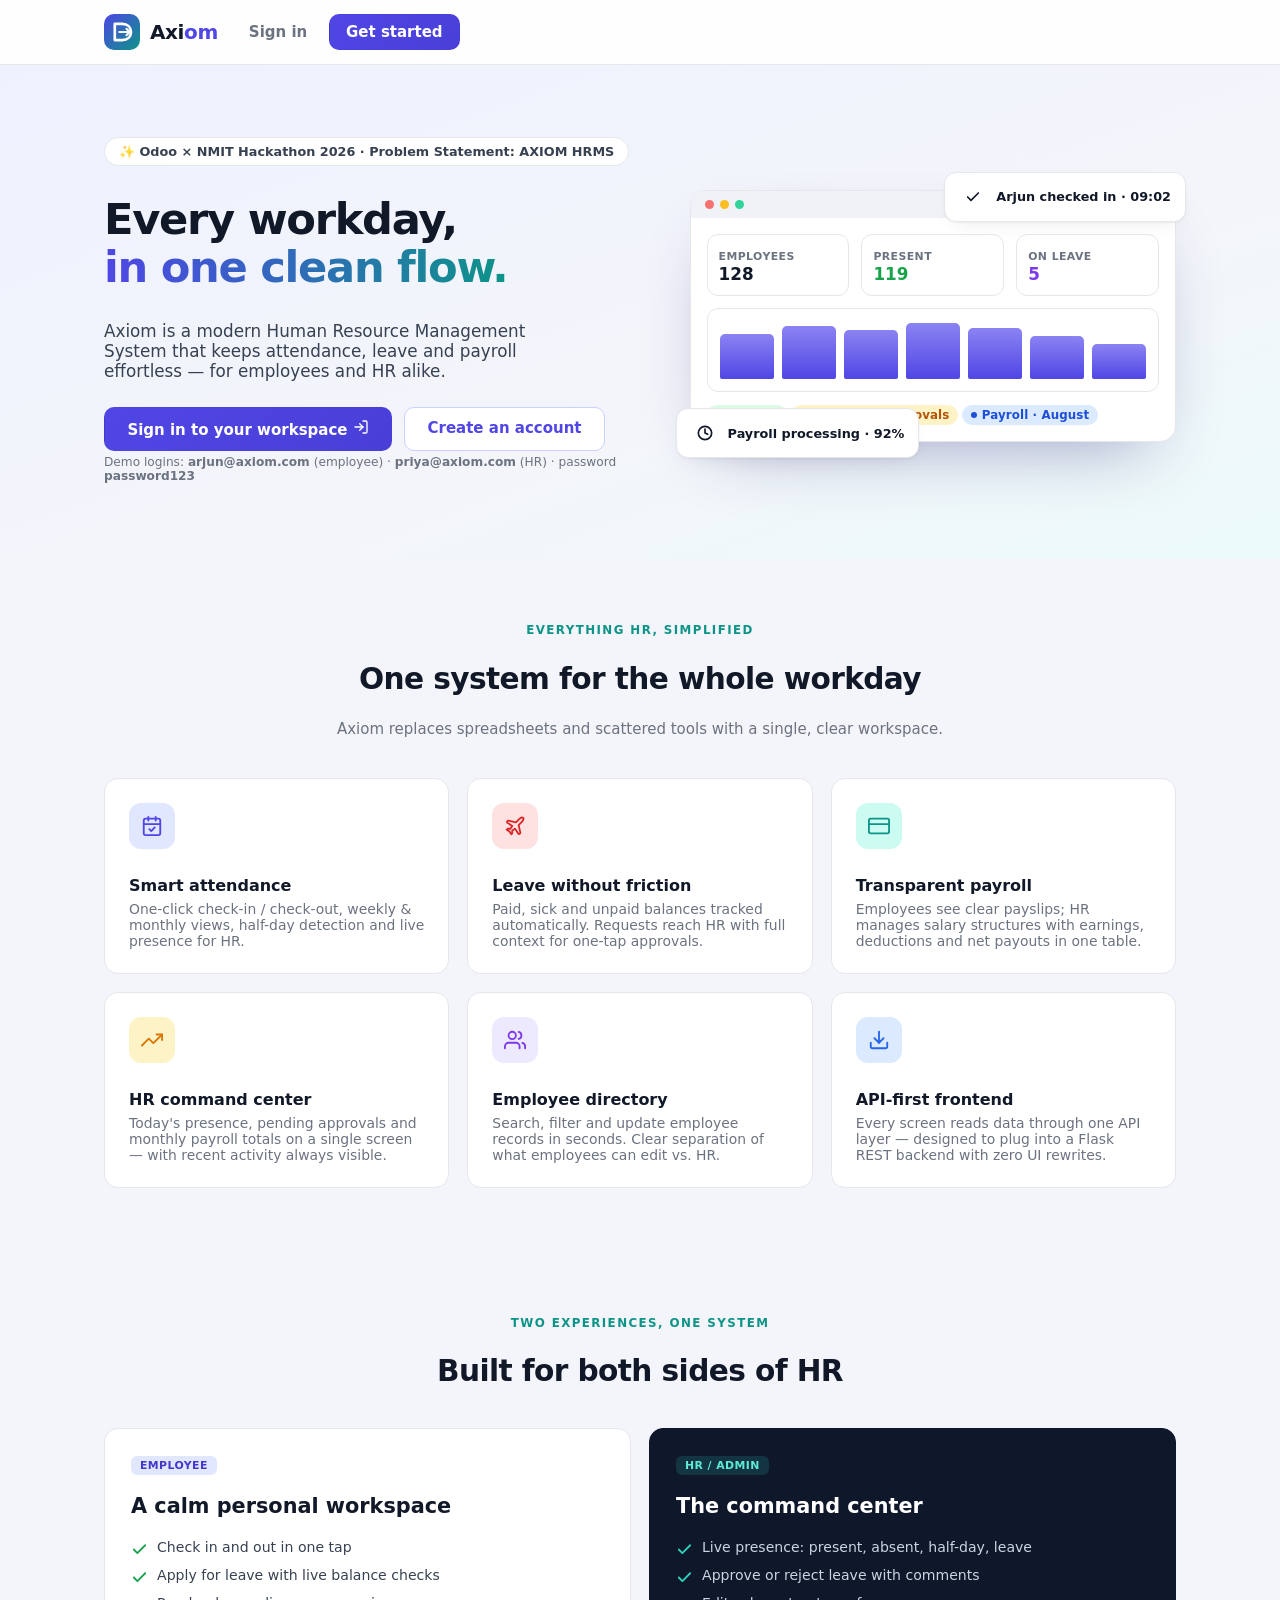
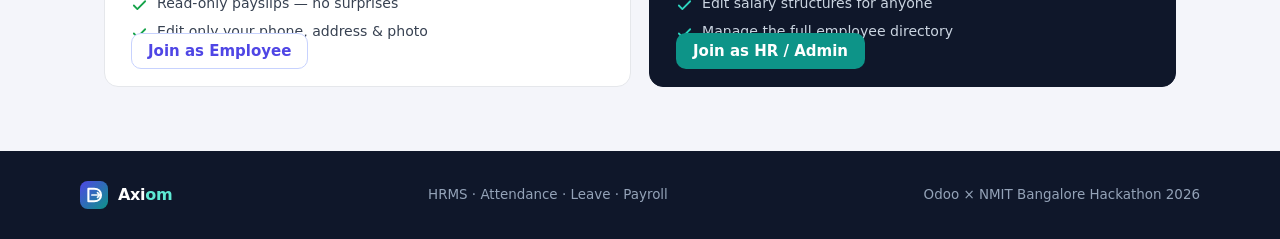
==== commit eccfc3ee: "frontend update" ====
--- a/frontend/index.html
+++ b/frontend/index.html
@@ -3,8 +3,8 @@
 <head>
   <meta charset="UTF-8">
   <meta name="viewport" content="width=device-width, initial-scale=1">
-  <title>Dayflow — HRMS for modern teams</title>
-  <meta name="description" content="Dayflow is a clean, modern HRMS for attendance, leave management and payroll.">
+  <title>Axiom — HRMS for modern teams</title>
+  <meta name="description" content="Axiom is a clean, modern HRMS for attendance, leave management and payroll.">
   <link rel="icon" type="image/svg+xml" href="assets/logo.svg">
   <link rel="stylesheet" href="assets/vendor/bootstrap.min.css">
   <link rel="stylesheet" href="css/style.css">
@@ -15,12 +15,12 @@
 <nav class="landing-nav">
   <div class="ln-inner">
     <a class="brand" href="index.html">
-      <img src="assets/logo.svg" width="36" height="36" alt="Dayflow logo">
-      <span class="brand-word">Day<span class="accent">flow</span></span>
+      <img src="assets/logo.svg" width="36" height="36" alt="Axiom logo">
+      <span class="brand-word">Axi<span class="accent">om</span></span>
     </a>
     <div class="ms-auto d-flex gap-2">
       <a href="login.html" class="btn btn-ghost">Sign in</a>
-      <a href="signup.html" class="btn btn-dayflow">Get started</a>
+      <a href="signup.html" class="btn btn-axiom">Get started</a>
     </div>
   </div>
 </nav>
@@ -29,17 +29,17 @@
 <header class="hero">
   <div class="hero-inner">
     <div>
-      <span class="chip mb-3" style="background:#fff">✨ Odoo × NMIT Hackathon 2026 · Problem Statement: DAYFLOW HRMS</span>
+      <span class="chip mb-3" style="background:#fff">✨ Odoo × NMIT Hackathon 2026 · Problem Statement: AXIOM HRMS</span>
       <h1>Every workday,<br><span class="grad">in one clean flow.</span></h1>
-      <p class="lead-x mt-3">Dayflow is a modern Human Resource Management System that keeps attendance, leave and payroll effortless — for employees and HR alike.</p>
+      <p class="lead-x mt-3">Axiom is a modern Human Resource Management System that keeps attendance, leave and payroll effortless — for employees and HR alike.</p>
       <div class="hero-cta">
-        <a href="login.html" class="btn btn-dayflow">
+        <a href="login.html" class="btn btn-axiom">
           Sign in to your workspace
           <svg width="16" height="16" viewBox="0 0 24 24" fill="none" stroke="currentColor" stroke-width="2" stroke-linecap="round" stroke-linejoin="round"><path d="M15 3h4a2 2 0 0 1 2 2v14a2 2 0 0 1-2 2h-4"/><polyline points="10 17 15 12 10 7"/><line x1="15" y1="12" x2="3" y2="12"/></svg>
         </a>
-        <a href="signup.html" class="btn btn-outline-dayflow">Create an account</a>
+        <a href="signup.html" class="btn btn-outline-axiom">Create an account</a>
       </div>
-      <p class="form-hint mt-3">Demo logins: <b>arjun@dayflow.com</b> (employee) · <b>priya@dayflow.com</b> (HR) · password <b>password123</b></p>
+      <p class="form-hint mt-3">Demo logins: <b>arjun@axiom.com</b> (employee) · <b>priya@axiom.com</b> (HR) · password <b>password123</b></p>
     </div>
 
     <!-- product mock (pure CSS) -->
@@ -80,7 +80,7 @@
   <div class="section-head">
     <div class="kicker">Everything HR, simplified</div>
     <h2>One system for the whole workday</h2>
-    <p>Dayflow replaces spreadsheets and scattered tools with a single, clear workspace.</p>
+    <p>Axiom replaces spreadsheets and scattered tools with a single, clear workspace.</p>
   </div>
   <div class="feature-grid">
     <div class="feature-card">
@@ -144,7 +144,7 @@
         <li><svg width="17" height="17" viewBox="0 0 24 24" fill="none" stroke="currentColor" stroke-width="2.5" stroke-linecap="round" stroke-linejoin="round"><polyline points="20 6 9 17 4 12"/></svg> Read-only payslips — no surprises</li>
         <li><svg width="17" height="17" viewBox="0 0 24 24" fill="none" stroke="currentColor" stroke-width="2.5" stroke-linecap="round" stroke-linejoin="round"><polyline points="20 6 9 17 4 12"/></svg> Edit only your phone, address &amp; photo</li>
       </ul>
-      <a href="signup.html" class="btn btn-outline-dayflow mt-3">Join as Employee</a>
+      <a href="signup.html" class="btn btn-outline-axiom mt-3">Join as Employee</a>
     </div>
     <div class="role-card hr-card">
       <span class="badge-role hr" style="background:rgba(45,212,191,.15);color:#5eead4">HR / ADMIN</span>
@@ -165,7 +165,7 @@
   <div class="lf-inner">
     <a class="brand" href="index.html">
       <img src="assets/logo.svg" width="28" height="28" alt="">
-      <span class="brand-word" style="color:#fff;font-size:1rem">Day<span style="color:#5eead4">flow</span></span>
+      <span class="brand-word" style="color:#fff;font-size:1rem">Axi<span style="color:#5eead4">om</span></span>
     </a>
     <span>HRMS · Attendance · Leave · Payroll</span>
     <span>Odoo × NMIT Bangalore Hackathon 2026</span>
@@ -180,7 +180,7 @@
     const s = getSession();
     if (s) document.querySelectorAll('a[href="login.html"]').forEach(a => {
       a.href = s.role === 'hr' ? 'hr-dashboard.html' : 'employee-dashboard.html';
-      a.textContent = a.classList.contains('btn-dayflow') ? 'Open your dashboard' : 'Go to dashboard';
+      a.textContent = a.classList.contains('btn-axiom') ? 'Open your dashboard' : 'Go to dashboard';
     });
   });
 </script>
--- a/frontend/css/style.css
+++ b/frontend/css/style.css
@@ -1,12 +1,15 @@
 /* =========================================================
-   DAYFLOW – HRMS Frontend Stylesheet
-   Bootstrap 5 (vendored) + custom Dayflow design system
+   AXIOM – HRMS Frontend Stylesheet
+   Bootstrap 5 (vendored) + custom Axiom design system
    ========================================================= */
 
 :root {
+  /* Brand colors */
   --df-primary: #4f46e5;
   --df-primary-dark: #4338ca;
-  --df-primary-soft: #eef2ff;
+  --df-primary-soft: #e0e7ff;
+  --df-accent: #10b981;
+  --df-accent-dark: #059669;
   --df-teal: #0d9488;
   --df-teal-soft: #ccfbf1;
   --df-ink: #111827;
@@ -57,14 +60,14 @@
 /* ---------- buttons ---------- */
 .btn { border-radius: 10px; font-weight: 600; padding: .5rem 1rem; border: 1px solid transparent; transition: all .15s ease; }
 .btn:focus-visible { box-shadow: 0 0 0 3px rgba(79, 70, 229, .25); }
-.btn-dayflow {
+.btn-axiom {
   background: linear-gradient(135deg, var(--df-primary), #6d64f0);
   color: #fff;
 }
-.btn-dayflow:hover { background: linear-gradient(135deg, var(--df-primary-dark), var(--df-primary)); color: #fff; transform: translateY(-1px); }
-.btn-dayflow:disabled { background: linear-gradient(135deg, #a5a1e8, #b6b2ee); color: #fff; }
-.btn-outline-dayflow { background: #fff; color: var(--df-primary); border-color: #c7d2fe; }
-.btn-outline-dayflow:hover { background: var(--df-primary-soft); color: var(--df-primary-dark); border-color: var(--df-primary); }
+.btn-axiom:hover { background: linear-gradient(135deg, var(--df-primary-dark), var(--df-primary)); color: #fff; transform: translateY(-1px); }
+.btn-axiom:disabled { background: linear-gradient(135deg, #a5a1e8, #b6b2ee); color: #fff; }
+.btn-outline-axiom { background: #fff; color: var(--df-primary); border-color: #c7d2fe; }
+.btn-outline-axiom:hover { background: var(--df-primary-soft); color: var(--df-primary-dark); border-color: var(--df-primary); }
 .btn-soft { background: var(--df-primary-soft); color: var(--df-primary-dark); }
 .btn-soft:hover { background: #e0e7ff; color: var(--df-primary-dark); }
 .btn-success-soft { background: var(--df-green-soft); color: #15803d; }
@@ -138,6 +141,18 @@
 .cell-user .cu-sub { font-size: .76rem; color: var(--df-muted); }
 
 .table-wrap { overflow-x: auto; border-radius: 0 0 var(--df-radius) var(--df-radius); }
+
+/* ---------- modern animations (Module 4) ---------- */
+.card { animation: card-fade-in 0.4s cubic-bezier(0.16, 1, 0.3, 1) both; transition: transform 0.2s ease, box-shadow 0.2s ease; }
+.card:hover { transform: translateY(-2px); box-shadow: 0 12px 24px -10px rgba(17,24,39,.1); }
+@keyframes card-fade-in { from { opacity: 0; transform: translateY(10px); } to { opacity: 1; transform: translateY(0); } }
+
+.btn-axiom { position: relative; overflow: hidden; transition: all 0.2s ease; background: linear-gradient(135deg, var(--df-primary), var(--df-primary-dark)); background-size: 200% 200%; animation: gradient-shift 3s ease infinite; }
+.btn-axiom:hover { transform: translateY(-1px); box-shadow: 0 4px 12px rgba(79,70,229,.3); }
+@keyframes gradient-shift { 0% { background-position: 0% 50%; } 50% { background-position: 100% 50%; } 100% { background-position: 0% 50%; } }
+
+.side-link { transition: all 0.2s cubic-bezier(0.16, 1, 0.3, 1); }
+.side-link:hover { padding-left: 16px; }
 
 /* ---------- empty / loading states ---------- */
 .empty-state { text-align: center; padding: 44px 20px; color: var(--df-muted); }
@@ -427,3 +442,97 @@
   .today-hero .th-actions { width: 100%; }
   .today-hero .th-actions .btn { flex: 1; }
 }
+
+/* ---------- Dark Mode & Glassmorphism ---------- */
+.dark {
+  --df-bg: #0f172a;
+  --df-card: #1e293b;
+  --df-ink: #f8fafc;
+  --df-ink-2: #cbd5e1;
+  --df-muted: #94a3b8;
+  --df-line: #334155;
+  --df-shadow: 0 10px 15px -3px rgba(0, 0, 0, 0.3);
+  --df-gray-soft: #334155;
+  --df-primary-soft: rgba(79, 70, 229, 0.15);
+  --df-green-soft: rgba(22, 163, 74, 0.15);
+  --df-red-soft: rgba(220, 38, 38, 0.15);
+  --df-amber-soft: rgba(217, 119, 6, 0.15);
+  --df-violet-soft: rgba(124, 58, 237, 0.15);
+  --df-blue-soft: rgba(37, 99, 235, 0.15);
+  --df-teal-soft: rgba(13, 148, 136, 0.15);
+}
+.dark .df-sidebar { background: #1e293b; border-right-color: #334155; }
+.dark .df-topbar { background: rgba(30, 41, 59, 0.85); border-bottom-color: #334155; }
+.dark .icon-btn { background: #334155; border-color: #475569; color: #f8fafc; }
+.dark .icon-btn:hover { background: var(--df-primary-soft); color: var(--df-primary); border-color: var(--df-primary); }
+.dark .notif-panel { background: #1e293b; border-color: #334155; }
+.dark .notif-panel .np-head { border-bottom-color: #334155; }
+.dark .notif-item { border-bottom-color: #334155; }
+.dark .df-modal { background: #1e293b; }
+.dark .tabbar { background: #334155; }
+.dark .tab-link.active { background: #1e293b; color: var(--df-primary); }
+.dark .chip { background: #1e293b; }
+.dark .kv { background: #1e293b; }
+.dark .kv.ro { background: #0f172a; }
+.dark .leave-req { background: #1e293b; }
+.dark .table-wrap { background: #1e293b; }
+.dark .df-table tbody td { border-bottom-color: #334155; }
+.dark .df-table tbody tr:hover { background: #334155; }
+
+.glass {
+  background: rgba(255, 255, 255, 0.85);
+  backdrop-filter: blur(12px);
+  -webkit-backdrop-filter: blur(12px);
+  border: 1px solid rgba(255, 255, 255, 0.2);
+}
+.dark .glass {
+  background: rgba(30, 41, 59, 0.85);
+  border: 1px solid rgba(255, 255, 255, 0.05);
+}
+.glass-nav {
+  position: sticky; top: 0; z-index: 1020;
+}
+
+.df-card {
+  transition: transform 0.2s cubic-bezier(0.4, 0, 0.2, 1), box-shadow 0.2s ease;
+}
+.df-card:hover {
+  transform: translateY(-3px);
+  box-shadow: 0 12px 20px -8px rgba(0, 0, 0, 0.15);
+}
+.dark .df-card:hover {
+  box-shadow: 0 12px 20px -8px rgba(0, 0, 0, 0.5);
+}
+
+/* AI Chat Widget */
+.ai-fab {
+  position: fixed; bottom: 20px; right: 20px; width: 56px; height: 56px;
+  border-radius: 50%; background: var(--df-axiom-gradient); color: white;
+  display: flex; align-items: center; justify-content: center;
+  box-shadow: 0 4px 12px rgba(13,148,136,0.3); cursor: pointer; z-index: 1000;
+  transition: transform 0.2s;
+}
+.ai-fab:hover { transform: scale(1.1); }
+.ai-widget {
+  position: fixed; bottom: 86px; right: 20px; width: 340px; height: 460px;
+  background: var(--df-bg); border-radius: 12px; box-shadow: 0 8px 30px rgba(0,0,0,0.15);
+  display: flex; flex-direction: column; z-index: 1000; overflow: hidden;
+  transform: translateY(20px); opacity: 0; pointer-events: none; transition: 0.3s;
+  border: 1px solid var(--df-border);
+}
+.ai-widget.open { transform: translateY(0); opacity: 1; pointer-events: all; }
+.ai-header {
+  padding: 16px; background: var(--df-axiom-gradient); color: white;
+  display: flex; align-items: center; justify-content: space-between; font-weight: 600;
+}
+.ai-messages {
+  flex: 1; padding: 16px; overflow-y: auto; display: flex; flex-direction: column; gap: 12px;
+}
+.ai-msg { padding: 10px 14px; border-radius: 16px; max-width: 85%; font-size: 0.9rem; line-height: 1.4; }
+.ai-msg.bot { background: var(--df-bg-soft); align-self: flex-start; border-bottom-left-radius: 4px; }
+.dark .ai-msg.bot { background: #334155; }
+.ai-msg.user { background: var(--df-primary); color: white; align-self: flex-end; border-bottom-right-radius: 4px; }
+.ai-input-area { padding: 12px; border-top: 1px solid var(--df-border); display: flex; gap: 8px; }
+.ai-input-area input { flex: 1; border: 1px solid var(--df-border); padding: 8px 12px; border-radius: 20px; outline: none; background: var(--df-bg); color: var(--df-ink); }
+.ai-input-area button { background: var(--df-primary); color: white; border: none; width: 36px; height: 36px; border-radius: 50%; display: flex; align-items: center; justify-content: center; cursor: pointer; }
+.ai-input-area button:disabled { opacity: 0.5; cursor: not-allowed; }
